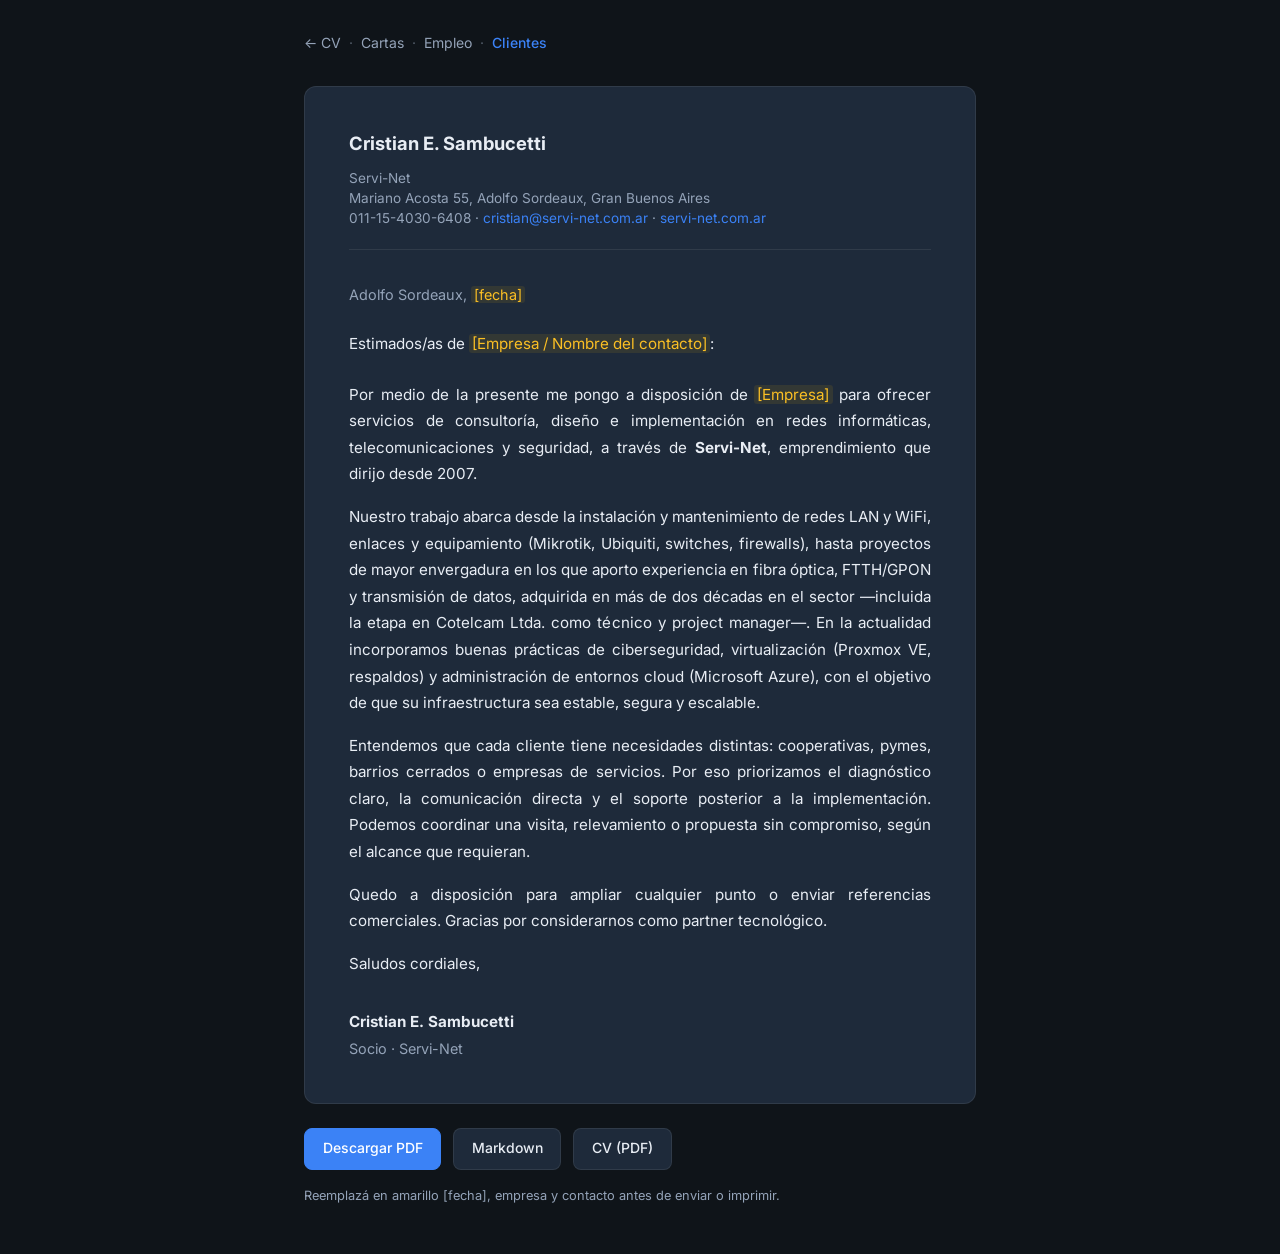
==== carta-clientes.html @ 31840d14 "Agregar cartas de presentación para empleo y clientes. Incluye HTML, Markdown, PDFs y enlace desde e" ====
<!DOCTYPE html>
<html lang="es">
<head>
  <meta charset="UTF-8">
  <meta name="viewport" content="width=device-width, initial-scale=1.0">
  <title>Carta de presentación — Clientes · Cristian E. Sambucetti</title>
  <link rel="preconnect" href="https://fonts.googleapis.com">
  <link rel="preconnect" href="https://fonts.gstatic.com" crossorigin>
  <link href="https://fonts.googleapis.com/css2?family=Inter:wght@400;500;600;700&display=swap" rel="stylesheet">
  <link rel="stylesheet" href="styles.css">
  <link rel="stylesheet" href="letter.css">
</head>
<body class="letter-body">
  <div class="letter-wrap">
    <nav class="letter-nav" aria-label="Navegación">
      <a href="index.html">← CV</a>
      <span class="sep">·</span>
      <a href="cartas.html">Cartas</a>
      <span class="sep">·</span>
      <a href="carta-empleo.html">Empleo</a>
      <span class="sep">·</span>
      <a href="carta-clientes.html" class="active">Clientes</a>
    </nav>

    <article class="letter-doc">
      <header class="letter-head">
        <strong>Cristian E. Sambucetti</strong>
        <div class="letter-meta">
          Servi-Net<br>
          Mariano Acosta 55, Adolfo Sordeaux, Gran Buenos Aires<br>
          011-15-4030-6408 · <a href="mailto:cristian@servi-net.com.ar">cristian@servi-net.com.ar</a> ·
          <a href="https://www.servi-net.com.ar" target="_blank" rel="noopener">servi-net.com.ar</a>
        </div>
      </header>

      <p class="letter-date">Adolfo Sordeaux, <span class="placeholder">[fecha]</span></p>

      <p class="letter-to">
        Estimados/as de <span class="placeholder">[Empresa / Nombre del contacto]</span>:
      </p>

      <p>
        Por medio de la presente me pongo a disposición de <span class="placeholder">[Empresa]</span> para
        ofrecer servicios de consultoría, diseño e implementación en redes informáticas, telecomunicaciones
        y seguridad, a través de <strong>Servi-Net</strong>, emprendimiento que dirijo desde 2007.
      </p>

      <p>
        Nuestro trabajo abarca desde la instalación y mantenimiento de redes LAN y WiFi, enlaces y
        equipamiento (Mikrotik, Ubiquiti, switches, firewalls), hasta proyectos de mayor envergadura en los
        que aporto experiencia en fibra óptica, FTTH/GPON y transmisión de datos, adquirida en más de dos
        décadas en el sector —incluida la etapa en Cotelcam Ltda. como técnico y project manager—. En la
        actualidad incorporamos buenas prácticas de ciberseguridad, virtualización (Proxmox VE, respaldos)
        y administración de entornos cloud (Microsoft Azure), con el objetivo de que su infraestructura sea
        estable, segura y escalable.
      </p>

      <p>
        Entendemos que cada cliente tiene necesidades distintas: cooperativas, pymes, barrios cerrados o
        empresas de servicios. Por eso priorizamos el diagnóstico claro, la comunicación directa y el
        soporte posterior a la implementación. Podemos coordinar una visita, relevamiento o propuesta sin
        compromiso, según el alcance que requieran.
      </p>

      <p>
        Quedo a disposición para ampliar cualquier punto o enviar referencias comerciales. Gracias por
        considerarnos como partner tecnológico.
      </p>

      <p>Saludos cordiales,</p>

      <div class="letter-sign">
        <strong>Cristian E. Sambucetti</strong>
        <span class="role">Socio · Servi-Net</span>
      </div>
    </article>

    <div class="letter-actions">
      <a class="btn primary" href="docs/Carta-Sambucetti-Clientes-2026.pdf" download="Carta-Sambucetti-Clientes-2026.pdf">Descargar PDF</a>
      <a class="btn" href="carta-clientes.md">Markdown</a>
      <a class="btn" href="docs/CV-Sambucetti-Cristian-2026.pdf" download>CV (PDF)</a>
    </div>
    <p class="letter-hint">Reemplazá en amarillo <span class="placeholder">[fecha]</span>, empresa y contacto antes de enviar o imprimir.</p>
  </div>
</body>
</html>
---- styles.css ----
:root {
  --bg: #0f1419;
  --sidebar: #1a2332;
  --card: #1e2a3a;
  --text: #e8edf4;
  --muted: #94a3b8;
  --accent: #3b82f6;
  --accent-soft: rgba(59, 130, 246, 0.15);
  --border: rgba(255, 255, 255, 0.08);
  --radius: 12px;
}

* {
  box-sizing: border-box;
  margin: 0;
  padding: 0;
}

body {
  font-family: 'Inter', system-ui, -apple-system, sans-serif;
  background: var(--bg);
  color: var(--text);
  line-height: 1.6;
  min-height: 100vh;
}

a {
  color: var(--accent);
  text-decoration: none;
}

a:hover {
  text-decoration: underline;
}

.page {
  display: grid;
  grid-template-columns: 320px 1fr;
  min-height: 100vh;
  max-width: 1200px;
  margin: 0 auto;
}

.sidebar {
  background: var(--sidebar);
  padding: 2rem 1.5rem;
  border-right: 1px solid var(--border);
}

.profile {
  text-align: center;
  margin-bottom: 2rem;
}

.avatar {
  width: 88px;
  height: 88px;
  border-radius: 50%;
  background: linear-gradient(135deg, var(--accent), #6366f1);
  display: flex;
  align-items: center;
  justify-content: center;
  font-size: 1.75rem;
  font-weight: 700;
  margin: 0 auto 1rem;
  color: #fff;
}

.profile h1 {
  font-size: 1.25rem;
  font-weight: 700;
  line-height: 1.3;
}

.tagline {
  color: var(--muted);
  font-size: 0.85rem;
  margin-top: 0.35rem;
}

.block {
  margin-bottom: 1.75rem;
}

.block h2 {
  font-size: 0.7rem;
  text-transform: uppercase;
  letter-spacing: 0.08em;
  color: var(--muted);
  margin-bottom: 0.75rem;
  font-weight: 600;
}

.contact-list {
  list-style: none;
  font-size: 0.875rem;
}

.contact-list li {
  margin-bottom: 0.6rem;
  color: var(--muted);
}

.contact-list a {
  color: var(--text);
}

.tags {
  list-style: none;
  display: flex;
  flex-wrap: wrap;
  gap: 0.4rem;
}

.tags li {
  background: var(--accent-soft);
  color: #93c5fd;
  font-size: 0.75rem;
  padding: 0.25rem 0.6rem;
  border-radius: 999px;
  border: 1px solid rgba(59, 130, 246, 0.25);
}

.edu-list {
  list-style: none;
  font-size: 0.8rem;
}

.edu-list li {
  margin-bottom: 0.65rem;
  color: var(--muted);
}

.edu-list strong {
  color: var(--text);
  display: block;
}

.edu-list span {
  font-size: 0.75rem;
  opacity: 0.8;
}

.pending {
  padding: 0.75rem;
  background: rgba(234, 179, 8, 0.08);
  border: 1px dashed rgba(234, 179, 8, 0.35);
  border-radius: var(--radius);
}

.pending h2 {
  color: #fbbf24;
}

.note {
  font-size: 0.8rem;
  color: var(--muted);
}

.ms-stats .stats-row {
  display: flex;
  gap: 0.5rem;
}

.ms-stats .stats-row div {
  flex: 1;
  text-align: center;
  background: var(--accent-soft);
  border: 1px solid rgba(59, 130, 246, 0.25);
  border-radius: 8px;
  padding: 0.5rem 0.25rem;
}

.ms-stats .stats-row strong {
  display: block;
  font-size: 1.1rem;
  color: #93c5fd;
}

.ms-stats .stats-row span {
  font-size: 0.65rem;
  color: var(--muted);
  text-transform: uppercase;
  letter-spacing: 0.04em;
}

.certs-grid {
  display: grid;
  grid-template-columns: repeat(auto-fill, minmax(200px, 1fr));
  gap: 0.75rem;
  margin-bottom: 0.75rem;
}

.cert-card {
  display: block;
  background: var(--card);
  border: 1px solid var(--border);
  border-radius: var(--radius);
  padding: 1rem;
  color: inherit;
  transition: border-color 0.15s;
}

.cert-card:hover {
  border-color: rgba(59, 130, 246, 0.4);
  text-decoration: none;
}

.cert-card.highlight {
  border-color: rgba(59, 130, 246, 0.3);
  background: linear-gradient(135deg, var(--card), rgba(59, 130, 246, 0.08));
}

.cert-code,
.cert-issuer {
  display: inline-block;
  font-size: 0.7rem;
  font-weight: 600;
  text-transform: uppercase;
  letter-spacing: 0.05em;
  color: #93c5fd;
  margin-bottom: 0.35rem;
}

.cert-card strong {
  display: block;
  font-size: 0.875rem;
  margin-bottom: 0.35rem;
  line-height: 1.3;
}

.cert-card time {
  font-size: 0.75rem;
  color: var(--muted);
}

.cert-note {
  font-size: 0.85rem;
  color: var(--muted);
}

.edu-grid {
  display: grid;
  grid-template-columns: repeat(auto-fill, minmax(240px, 1fr));
  gap: 0.75rem;
}

.subsection {
  font-size: 0.85rem;
  font-weight: 600;
  color: var(--muted);
  text-transform: uppercase;
  letter-spacing: 0.06em;
  margin: 1.5rem 0 0.85rem;
}

.subsection:first-of-type {
  margin-top: 0;
}

.edu-card {
  display: block;
  background: var(--card);
  border: 1px solid var(--border);
  border-radius: 8px;
  padding: 0.85rem 1rem;
  font-size: 0.85rem;
  color: var(--muted);
}

a.edu-card {
  color: inherit;
  transition: border-color 0.15s;
}

a.edu-card:hover {
  border-color: rgba(59, 130, 246, 0.4);
  text-decoration: none;
}

.edu-card.ms {
  border-color: rgba(59, 130, 246, 0.25);
  background: linear-gradient(135deg, var(--card), rgba(59, 130, 246, 0.06));
}

.edu-card strong {
  color: var(--text);
  display: block;
  margin-bottom: 0.25rem;
}

.edu-code {
  display: inline-block;
  font-size: 0.7rem;
  font-weight: 600;
  color: #93c5fd;
  margin-bottom: 0.25rem;
}

.edu-card time {
  font-size: 0.75rem;
  opacity: 0.85;
}

.edu-list li {
  margin-bottom: 0.55rem;
}

.content {
  padding: 2.5rem 2.5rem 2rem;
}

.hero {
  margin-bottom: 2.5rem;
}

.lead {
  font-size: 1.05rem;
  color: var(--muted);
  max-width: 60ch;
  margin-bottom: 1.25rem;
}

.actions {
  display: flex;
  gap: 0.75rem;
  flex-wrap: wrap;
}

.btn {
  display: inline-block;
  padding: 0.55rem 1.1rem;
  border-radius: 8px;
  font-size: 0.875rem;
  font-weight: 500;
  border: 1px solid var(--border);
  color: var(--text);
  background: var(--card);
}

.btn:hover {
  background: #253347;
  text-decoration: none;
}

.btn.primary {
  background: var(--accent);
  border-color: var(--accent);
  color: #fff;
}

.btn.primary:hover {
  background: #2563eb;
}

.content > section {
  margin-bottom: 2.5rem;
}

.content h2 {
  font-size: 1.1rem;
  font-weight: 700;
  margin-bottom: 1.25rem;
  padding-bottom: 0.5rem;
  border-bottom: 2px solid var(--accent);
  display: inline-block;
}

.job {
  background: var(--card);
  border: 1px solid var(--border);
  border-radius: var(--radius);
  padding: 1.25rem 1.5rem;
  margin-bottom: 1rem;
}

.job-header {
  display: flex;
  justify-content: space-between;
  align-items: flex-start;
  gap: 1rem;
  margin-bottom: 0.6rem;
}

.job h3 {
  font-size: 1rem;
  font-weight: 600;
}

.role {
  font-size: 0.85rem;
  color: var(--muted);
}

time {
  font-size: 0.8rem;
  color: var(--muted);
  white-space: nowrap;
  flex-shrink: 0;
}

.job p,
.job ul {
  font-size: 0.9rem;
  color: var(--muted);
}

.job ul {
  padding-left: 1.2rem;
}

.job li {
  margin-bottom: 0.35rem;
}

.refs-grid {
  display: grid;
  grid-template-columns: repeat(auto-fill, minmax(220px, 1fr));
  gap: 0.75rem;
}

.refs-grid div {
  background: var(--card);
  border: 1px solid var(--border);
  border-radius: 8px;
  padding: 0.75rem 1rem;
  font-size: 0.8rem;
  color: var(--muted);
}

.refs-grid strong {
  color: var(--text);
  font-size: 0.85rem;
}

footer {
  margin-top: 2rem;
  padding-top: 1.5rem;
  border-top: 1px solid var(--border);
  font-size: 0.8rem;
  color: var(--muted);
}

@media (max-width: 860px) {
  .page {
    grid-template-columns: 1fr;
  }

  .sidebar {
    border-right: none;
    border-bottom: 1px solid var(--border);
  }

  .content {
    padding: 1.5rem;
  }

  .job-header {
    flex-direction: column;
  }
}

@media print {
  body {
    background: #fff;
    color: #111;
    font-size: 10pt;
  }

  .page {
    grid-template-columns: 1fr;
    max-width: none;
  }

  .sidebar {
    background: #f8fafc;
    color: #111;
    border-right: none;
    border-bottom: 1px solid #ddd;
    padding: 1rem 0;
    page-break-after: avoid;
  }

  .profile h1,
  .edu-list strong,
  .job h3,
  .edu-card strong,
  .refs-grid strong {
    color: #111;
  }

  .contact-list a,
  .tags li {
    color: #333;
  }

  .tags li {
    background: #eef2ff;
    border-color: #c7d2fe;
    color: #3730a3;
  }

  .ms-stats .stats-row div {
    background: #eef2ff;
    border-color: #c7d2fe;
  }

  .ms-stats .stats-row strong {
    color: #1d4ed8;
  }

  .job,
  .refs-grid div,
  .cert-card,
  .edu-card {
    background: #fff;
    border-color: #ddd;
    break-inside: avoid;
  }

  .cert-card.highlight,
  .edu-card.ms {
    background: #f8fafc;
    border-color: #93c5fd;
  }

  .content {
    padding: 1rem 0;
  }

  .actions,
  footer {
    display: none;
  }

  .content h2 {
    color: #111;
    border-bottom-color: #2563eb;
  }

  .subsection {
    color: #444;
  }

  a {
    color: #1d4ed8;
    text-decoration: none;
  }
}
---- letter.css ----
/* Cartas de presentación — layout simple e imprimible */
body.letter-body {
  background: var(--bg);
  min-height: 100vh;
}

.letter-wrap {
  max-width: 720px;
  margin: 0 auto;
  padding: 2rem 1.5rem 3rem;
}

.letter-nav {
  display: flex;
  flex-wrap: wrap;
  gap: 0.5rem;
  margin-bottom: 2rem;
  font-size: 0.875rem;
}

.letter-nav a {
  color: var(--muted);
}

.letter-nav a.active {
  color: var(--accent);
  font-weight: 500;
}

.letter-nav .sep {
  color: var(--muted);
  opacity: 0.5;
}

.letter-doc {
  background: var(--card);
  border: 1px solid var(--border);
  border-radius: var(--radius);
  padding: 2.5rem 2.75rem;
  font-size: 0.95rem;
  line-height: 1.75;
  color: var(--text);
}

.letter-doc .letter-head {
  margin-bottom: 2rem;
  padding-bottom: 1.25rem;
  border-bottom: 1px solid var(--border);
}

.letter-doc .letter-head strong {
  display: block;
  font-size: 1.15rem;
  margin-bottom: 0.5rem;
}

.letter-doc .letter-meta {
  font-size: 0.85rem;
  color: var(--muted);
  line-height: 1.5;
}

.letter-doc .letter-meta a {
  color: var(--accent);
}

.letter-doc .letter-date {
  margin: 1.5rem 0;
  color: var(--muted);
  font-size: 0.9rem;
}

.letter-doc .letter-to {
  margin-bottom: 1.5rem;
}

.letter-doc p {
  margin-bottom: 1rem;
  text-align: justify;
}

.letter-doc .placeholder {
  color: #fbbf24;
  background: rgba(234, 179, 8, 0.1);
  padding: 0 0.2em;
  border-radius: 3px;
}

.letter-doc .letter-sign {
  margin-top: 2rem;
}

.letter-doc .letter-sign strong {
  display: block;
  margin-top: 0.5rem;
}

.letter-doc .letter-sign .role {
  font-size: 0.9rem;
  color: var(--muted);
}

.letter-actions {
  display: flex;
  flex-wrap: wrap;
  gap: 0.75rem;
  margin-top: 1.5rem;
}

.letter-hint {
  margin-top: 1rem;
  font-size: 0.8rem;
  color: var(--muted);
}

@media print {
  body.letter-body {
    background: #fff;
  }

  .letter-nav,
  .letter-actions,
  .letter-hint {
    display: none;
  }

  .letter-wrap {
    padding: 0;
    max-width: none;
  }

  .letter-doc {
    border: none;
    padding: 0;
    color: #111;
    background: #fff;
  }

  .letter-doc .letter-meta,
  .letter-doc .letter-date {
    color: #444;
  }

  .letter-doc .placeholder {
    color: #111;
    background: none;
    padding: 0;
  }

  .letter-doc p {
    text-align: left;
  }
}
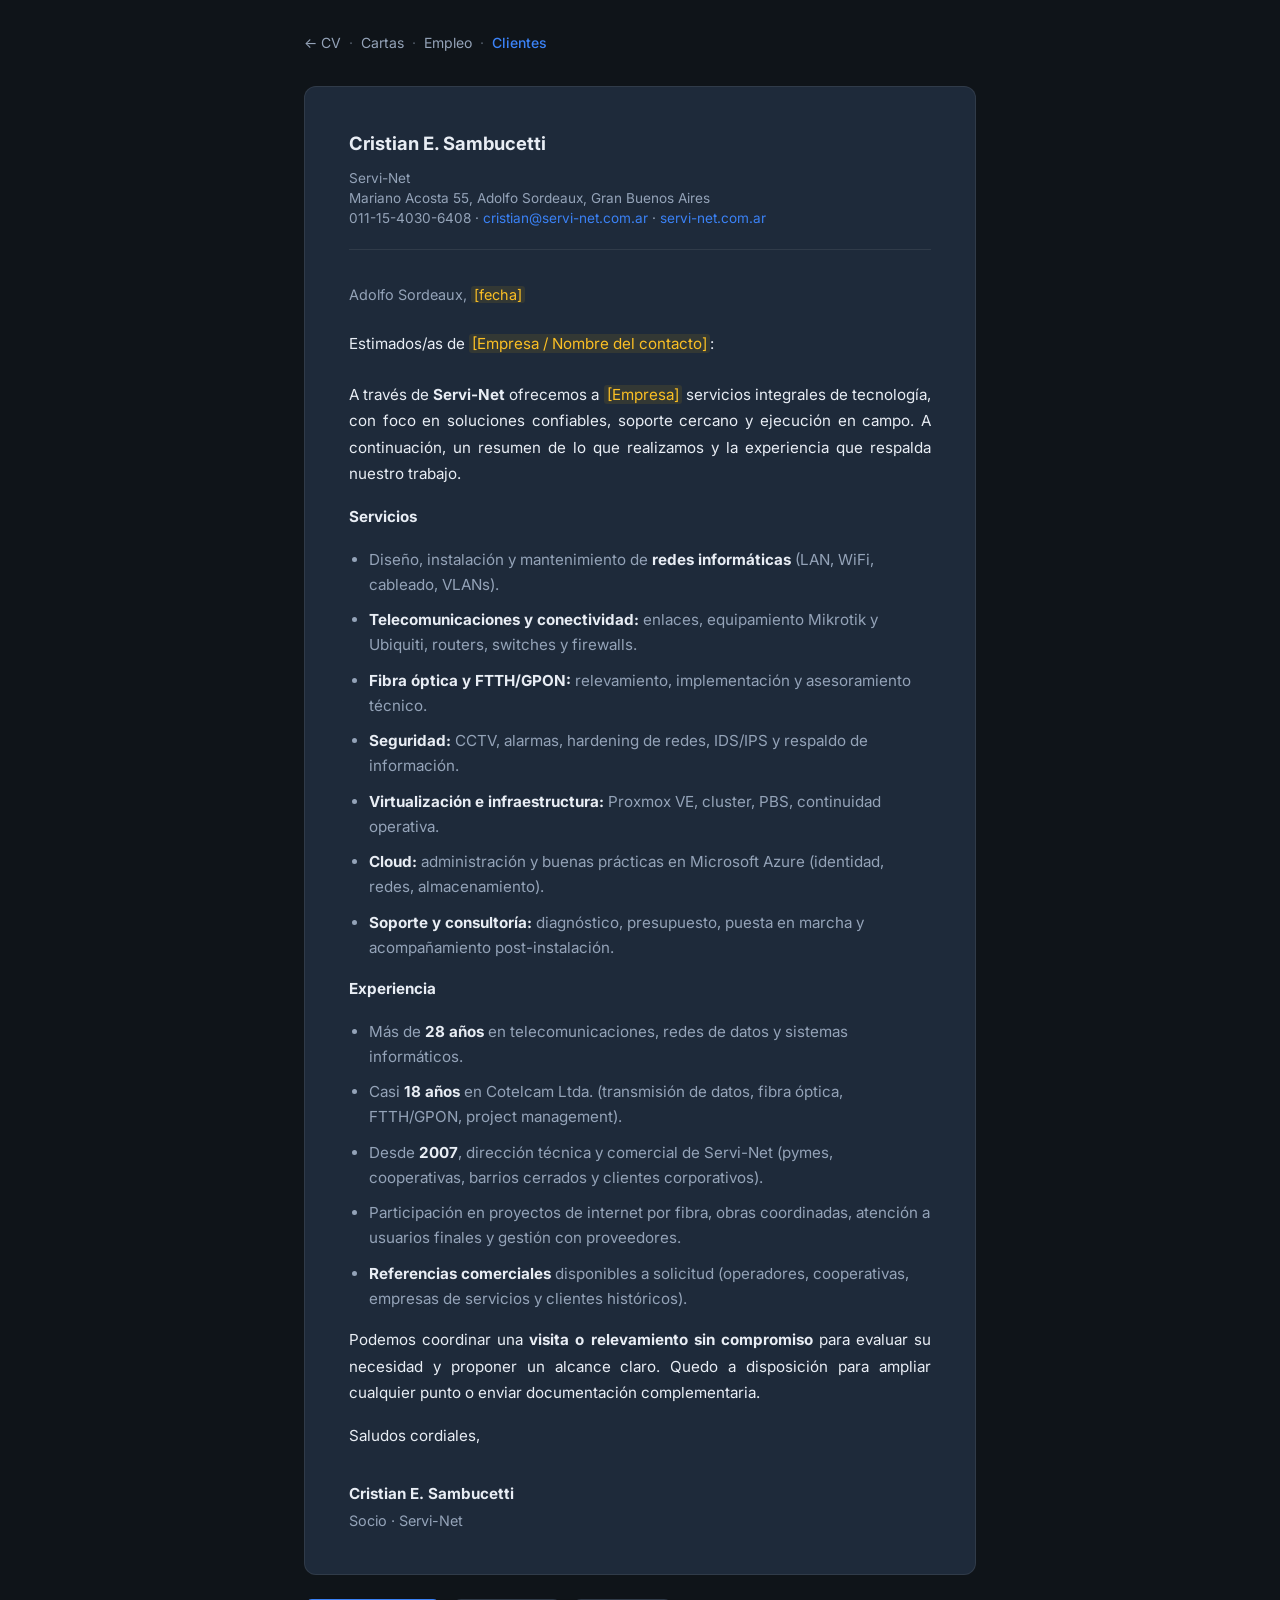
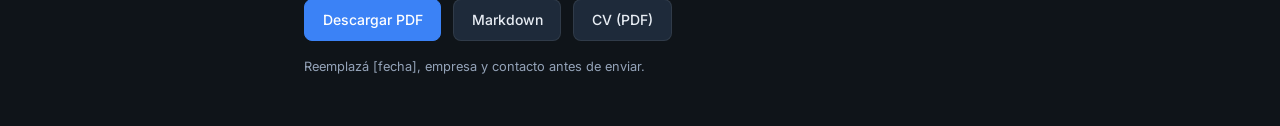
==== commit 8ab7cc18: "Enfocar cartas: empleo en aptitudes, clientes en servicios. Carta laboral general sin puesto fijo; c" ====
--- a/carta-clientes.html
+++ b/carta-clientes.html
@@ -40,31 +40,37 @@
       </p>
 
       <p>
-        Por medio de la presente me pongo a disposición de <span class="placeholder">[Empresa]</span> para
-        ofrecer servicios de consultoría, diseño e implementación en redes informáticas, telecomunicaciones
-        y seguridad, a través de <strong>Servi-Net</strong>, emprendimiento que dirijo desde 2007.
+        A través de <strong>Servi-Net</strong> ofrecemos a <span class="placeholder">[Empresa]</span> servicios
+        integrales de tecnología, con foco en soluciones confiables, soporte cercano y ejecución en campo.
+        A continuación, un resumen de lo que realizamos y la experiencia que respalda nuestro trabajo.
       </p>
 
-      <p>
-        Nuestro trabajo abarca desde la instalación y mantenimiento de redes LAN y WiFi, enlaces y
-        equipamiento (Mikrotik, Ubiquiti, switches, firewalls), hasta proyectos de mayor envergadura en los
-        que aporto experiencia en fibra óptica, FTTH/GPON y transmisión de datos, adquirida en más de dos
-        décadas en el sector —incluida la etapa en Cotelcam Ltda. como técnico y project manager—. En la
-        actualidad incorporamos buenas prácticas de ciberseguridad, virtualización (Proxmox VE, respaldos)
-        y administración de entornos cloud (Microsoft Azure), con el objetivo de que su infraestructura sea
-        estable, segura y escalable.
-      </p>
+      <p><strong>Servicios</strong></p>
+
+      <ul class="letter-list">
+        <li>Diseño, instalación y mantenimiento de <strong>redes informáticas</strong> (LAN, WiFi, cableado, VLANs).</li>
+        <li><strong>Telecomunicaciones y conectividad:</strong> enlaces, equipamiento Mikrotik y Ubiquiti, routers, switches y firewalls.</li>
+        <li><strong>Fibra óptica y FTTH/GPON:</strong> relevamiento, implementación y asesoramiento técnico.</li>
+        <li><strong>Seguridad:</strong> CCTV, alarmas, hardening de redes, IDS/IPS y respaldo de información.</li>
+        <li><strong>Virtualización e infraestructura:</strong> Proxmox VE, cluster, PBS, continuidad operativa.</li>
+        <li><strong>Cloud:</strong> administración y buenas prácticas en Microsoft Azure (identidad, redes, almacenamiento).</li>
+        <li><strong>Soporte y consultoría:</strong> diagnóstico, presupuesto, puesta en marcha y acompañamiento post-instalación.</li>
+      </ul>
+
+      <p><strong>Experiencia</strong></p>
+
+      <ul class="letter-list">
+        <li>Más de <strong>28 años</strong> en telecomunicaciones, redes de datos y sistemas informáticos.</li>
+        <li>Casi <strong>18 años</strong> en Cotelcam Ltda. (transmisión de datos, fibra óptica, FTTH/GPON, project management).</li>
+        <li>Desde <strong>2007</strong>, dirección técnica y comercial de Servi-Net (pymes, cooperativas, barrios cerrados y clientes corporativos).</li>
+        <li>Participación en proyectos de internet por fibra, obras coordinadas, atención a usuarios finales y gestión con proveedores.</li>
+        <li><strong>Referencias comerciales</strong> disponibles a solicitud (operadores, cooperativas, empresas de servicios y clientes históricos).</li>
+      </ul>
 
       <p>
-        Entendemos que cada cliente tiene necesidades distintas: cooperativas, pymes, barrios cerrados o
-        empresas de servicios. Por eso priorizamos el diagnóstico claro, la comunicación directa y el
-        soporte posterior a la implementación. Podemos coordinar una visita, relevamiento o propuesta sin
-        compromiso, según el alcance que requieran.
-      </p>
-
-      <p>
-        Quedo a disposición para ampliar cualquier punto o enviar referencias comerciales. Gracias por
-        considerarnos como partner tecnológico.
+        Podemos coordinar una <strong>visita o relevamiento sin compromiso</strong> para evaluar su necesidad
+        y proponer un alcance claro. Quedo a disposición para ampliar cualquier punto o enviar documentación
+        complementaria.
       </p>
 
       <p>Saludos cordiales,</p>
@@ -80,7 +86,7 @@
       <a class="btn" href="carta-clientes.md">Markdown</a>
       <a class="btn" href="docs/CV-Sambucetti-Cristian-2026.pdf" download>CV (PDF)</a>
     </div>
-    <p class="letter-hint">Reemplazá en amarillo <span class="placeholder">[fecha]</span>, empresa y contacto antes de enviar o imprimir.</p>
+    <p class="letter-hint">Reemplazá <span class="placeholder">[fecha]</span>, empresa y contacto antes de enviar.</p>
   </div>
 </body>
 </html>
--- a/letter.css
+++ b/letter.css
@@ -79,6 +79,21 @@
   text-align: justify;
 }
 
+.letter-list {
+  margin: 0 0 1rem 1.25rem;
+  padding: 0;
+}
+
+.letter-list li {
+  margin-bottom: 0.65rem;
+  color: var(--muted);
+  line-height: 1.65;
+}
+
+.letter-list strong {
+  color: var(--text);
+}
+
 .letter-doc .placeholder {
   color: #fbbf24;
   background: rgba(234, 179, 8, 0.1);
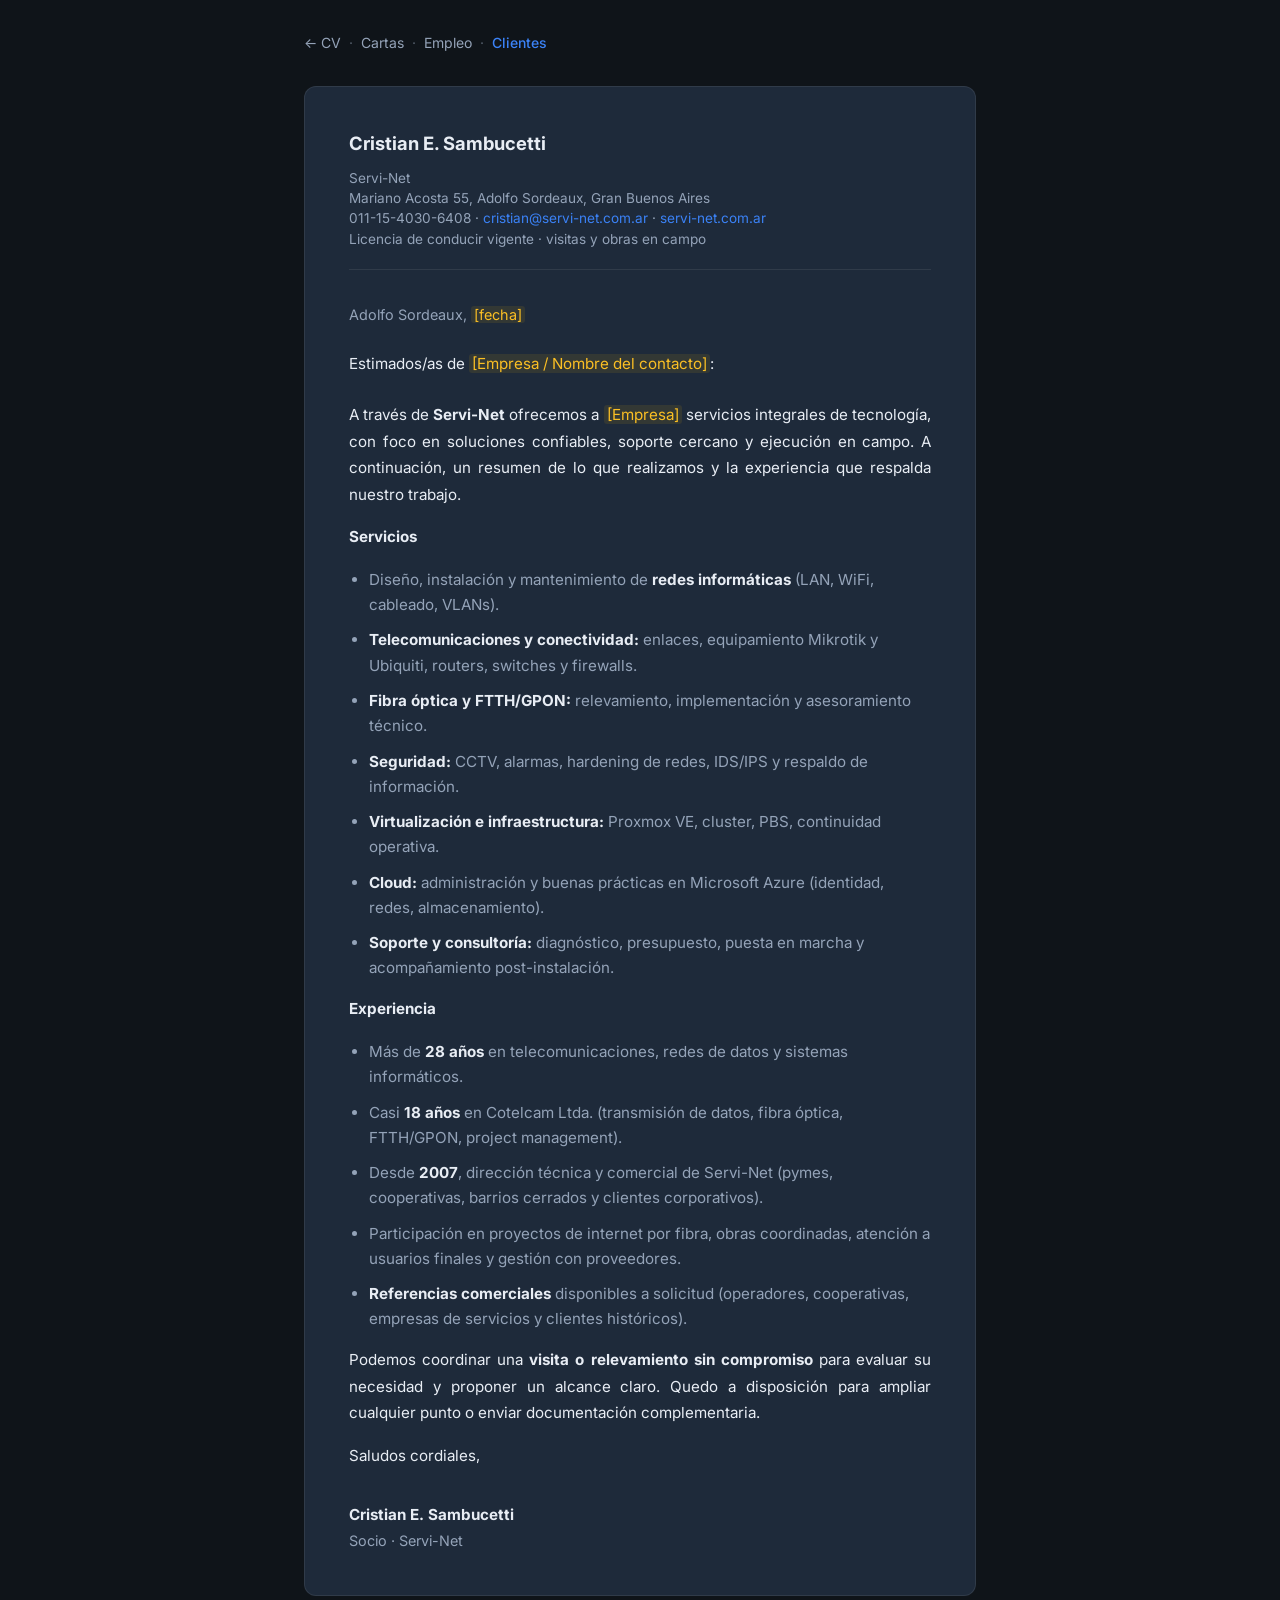
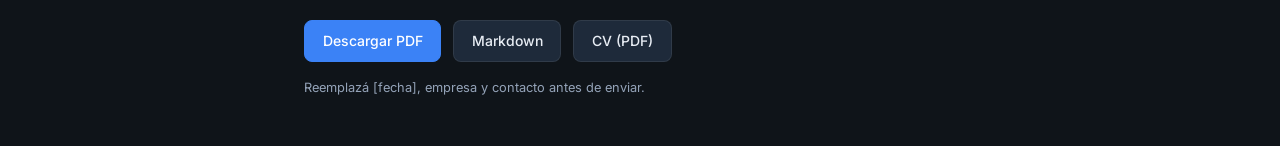
==== commit 3e29f4dd: "Agregar edad y licencia de conducir al CV y cartas. Incluye movilidad para visitas y obras en la car" ====
--- a/carta-clientes.html
+++ b/carta-clientes.html
@@ -29,7 +29,8 @@
           Servi-Net<br>
           Mariano Acosta 55, Adolfo Sordeaux, Gran Buenos Aires<br>
           011-15-4030-6408 · <a href="mailto:cristian@servi-net.com.ar">cristian@servi-net.com.ar</a> ·
-          <a href="https://www.servi-net.com.ar" target="_blank" rel="noopener">servi-net.com.ar</a>
+          <a href="https://www.servi-net.com.ar" target="_blank" rel="noopener">servi-net.com.ar</a><br>
+          Licencia de conducir vigente · visitas y obras en campo
         </div>
       </header>
 
